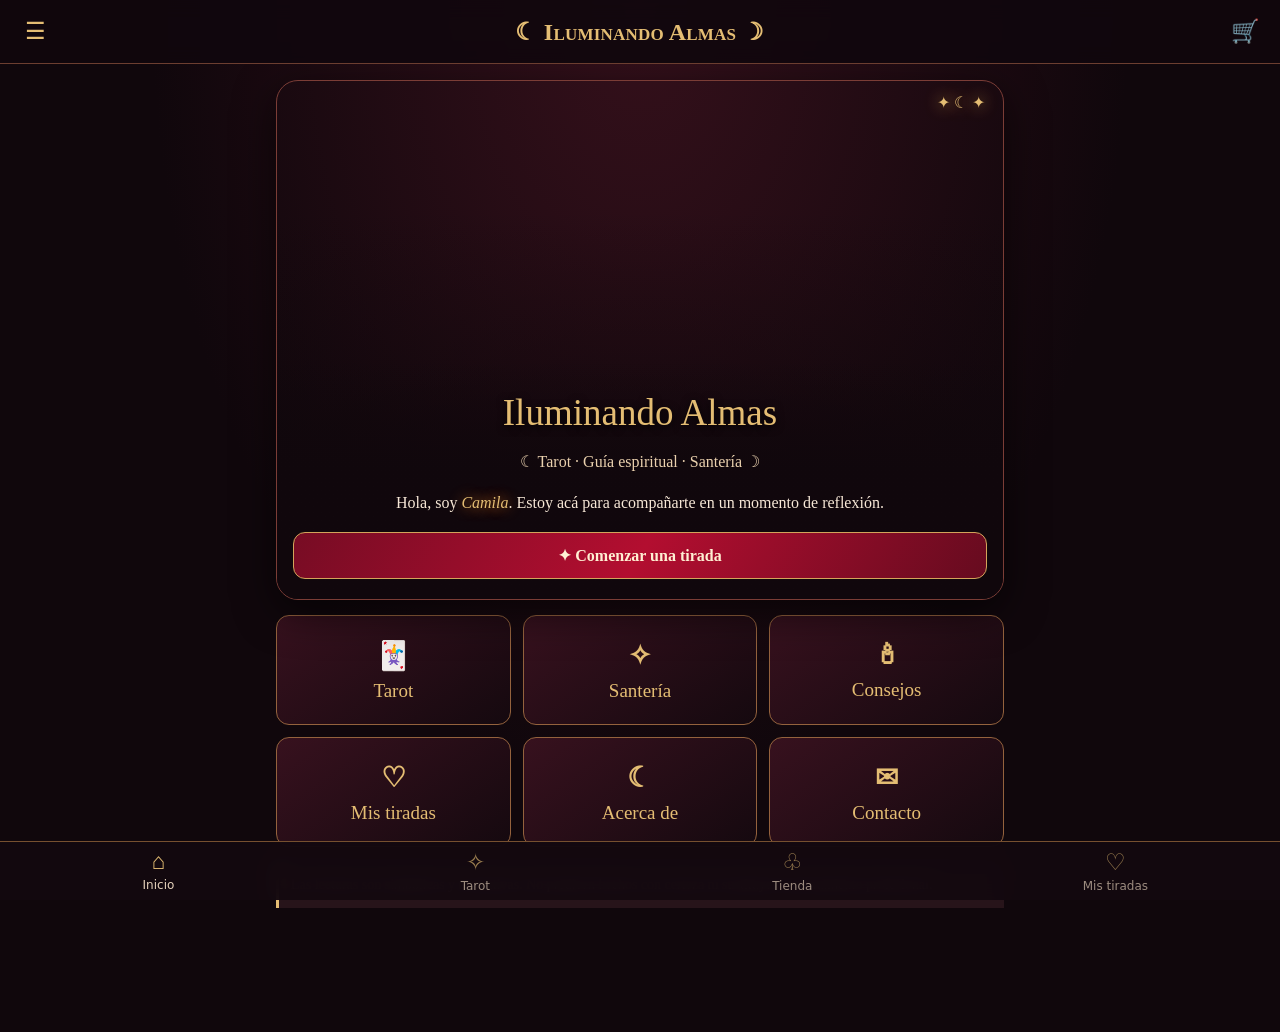
==== index.html @ 278b6cd9 "Add files via upload" ====
<!doctype html><html lang="es-AR"><head><meta charset="utf-8"><meta name="viewport" content="width=device-width,initial-scale=1,viewport-fit=cover"><meta name="theme-color" content="#10070c"><meta name="description" content="Iluminando Almas: tarot recreativo, guía espiritual y catálogo de santería"><link rel="manifest" href="manifest.webmanifest"><link rel="icon" href="assets/icon-192.png"><title>Iluminando Almas</title><link rel="stylesheet" href="styles.css"></head><body>
<header class="top"><button class="plain" id="back" aria-label="Volver">☰</button><div class="brand">☾ <span>Iluminando Almas</span> ☽</div><button class="plain" id="cartBtn" aria-label="Ver carrito">🛒<small id="cartCount"></small></button></header>
<main id="app" tabindex="-1"></main><nav class="bottom" aria-label="Navegación"><button data-page="home">⌂<span>Inicio</span></button><button data-page="tarot">✧<span>Tarot</span></button><button data-page="shop">♧<span>Tienda</span></button><button data-page="history">♡<span>Mis tiradas</span></button></nav>
<div id="toast" role="status" aria-live="polite"></div><script src="app.js" defer></script></body></html>
---- styles.css ----
:root{color-scheme:dark;--bg:#10070c;--panel:#1c0c12;--panel2:#290a13;--red:#ad1030;--gold:#e4bd73;--soft:#c7b7b5;--line:#76502f}*{box-sizing:border-box}html{background:#0a0608}body{margin:0;background:radial-gradient(ellipse at top,#35101b 0,#10070c 54%);color:#f7e8d7;font-family:Georgia,'Times New Roman',serif;min-height:100dvh}button,input,textarea,select{font:inherit}button{cursor:pointer}button:focus-visible,input:focus-visible,textarea:focus-visible{outline:2px solid var(--gold);outline-offset:2px}.top{height:64px;position:sticky;top:0;z-index:10;background:#11070dec;border-bottom:1px solid #6c3e30;display:flex;align-items:center;justify-content:space-between;padding:0 14px;backdrop-filter:blur(10px)}.brand{text-align:center;font-size:clamp(16px,4.6vw,24px);color:var(--gold);font-weight:bold;letter-spacing:.2px}.brand span{font-variant:small-caps}.plain{background:none;border:0;color:var(--gold);font-size:23px;min-width:42px;min-height:44px}.plain small{font-size:11px}main{max-width:760px;margin:auto;padding:16px 16px 110px;min-height:calc(100dvh - 130px)}.bottom{position:fixed;bottom:0;left:0;right:0;display:flex;z-index:10;justify-content:space-around;background:#14090ff2;border-top:1px solid var(--line);padding:6px 0 max(6px,env(safe-area-inset-bottom));backdrop-filter:blur(10px)}.bottom button{color:var(--gold);background:none;border:0;display:flex;flex-direction:column;align-items:center;gap:3px;font-size:23px;min-width:65px}.bottom span{font:12px system-ui;color:#e5d1bb}.hero{min-height:440px;position:relative;overflow:hidden;border:1px solid #7b3d36;border-radius:22px;background:linear-gradient(0deg,#10070c 1%,transparent 75%),url('assets/camila.png') center 18%/cover;box-shadow:0 12px 40px #0009}.hero::after{content:'✦  ☾  ✦';position:absolute;top:12px;right:18px;color:var(--gold);text-shadow:0 0 15px #eaaa45}.hero-content{position:absolute;bottom:0;left:0;right:0;text-align:center;padding:30px 16px 20px;background:linear-gradient(transparent,#10070cf7 45%)}h1,h2,h3{color:var(--gold);font-weight:normal;text-align:center}h1{font-size:37px;margin:0 0 6px;text-shadow:0 2px 8px #000}h2{font-size:29px;margin:12px 0 18px}h3{font-size:22px;margin:8px 0}p{line-height:1.55}.subtitle{color:#ead1ae;text-align:center}.muted{color:var(--soft);font-size:14px}.center{text-align:center}.panel{background:linear-gradient(155deg,#2b1019,#16090e);border:1px solid #684133;border-radius:16px;padding:16px;margin:12px 0;box-shadow:inset 0 0 24px #0003}.btn{display:inline-flex;align-items:center;justify-content:center;gap:8px;min-height:47px;border:1px solid #d3a45a;border-radius:12px;background:linear-gradient(120deg,#770c24,#b30e30,#660b1f);color:#fff0d3;padding:12px 18px;font-weight:bold;text-decoration:none;text-align:center}.btn.secondary{background:#1d0e15;color:var(--gold)}.btn:disabled{opacity:.45;cursor:not-allowed}.wide{width:100%}.actions{display:grid;grid-template-columns:repeat(2,minmax(0,1fr));gap:12px;margin:15px 0}.tile{min-height:110px;border:1px solid #94623d;border-radius:13px;background:linear-gradient(145deg,#37111e,#15090f);color:var(--gold);font-size:19px;display:flex;flex-direction:column;align-items:center;justify-content:center;gap:8px}.tile b{font-size:28px}.listbtn{width:100%;display:flex;justify-content:space-between;align-items:center;gap:14px;text-align:left;border:1px solid #9b3842;border-radius:13px;background:linear-gradient(120deg,#3c0b1b,#190a10);padding:14px;margin:10px 0;color:#f6e3d0}.listbtn small{display:block;color:#d6bba8;margin-top:5px}.glow{color:var(--gold);text-shadow:0 0 13px #dd7e26}.cardrow{display:flex;gap:9px;justify-content:center;flex-wrap:wrap;margin:20px 0}.tarotcard{position:relative;width:min(29%,150px);min-width:92px;aspect-ratio:2/3.3;border-radius:10px;border:3px double #e1ad5b;background:radial-gradient(circle at center,#8e182c,#210911 68%);box-shadow:0 7px 18px #0009;display:flex;align-items:center;justify-content:center;flex-direction:column;color:var(--gold);padding:5px;transition:transform .4s}.tarotcard.back{font-size:43px}.tarotcard.back:hover{transform:translateY(-8px)}.tarotcard.revealed{background:linear-gradient(160deg,#ecd8a4,#a97745);color:#241019}.tarotcard .symbol{font-size:45px}.tarotcard .name{font-weight:bold;font-size:clamp(12px,2.8vw,17px);text-align:center}.tarotcard .pos{font-size:11px;text-align:center}.field{display:block;width:100%;padding:12px 14px;border:1px solid #7c5848;border-radius:10px;background:#140a0f;color:#fff;margin:10px 0;font-size:16px}.chips{display:flex;flex-wrap:wrap;gap:7px;margin:10px 0}.chip{border:1px solid #855c45;border-radius:18px;background:#210e17;color:#ead4b8;padding:9px 12px}.chip.active{background:#a7112f;color:white}.product{display:flex;gap:13px;align-items:center}.product-art{width:80px;height:90px;flex-shrink:0;border-radius:12px;border:1px solid var(--line);background:radial-gradient(circle,#6e2530,#190c12);display:grid;place-items:center;font-size:39px}.product-body{flex:1;min-width:0}.product-body h3{text-align:left;font-size:18px}.price{color:var(--gold);font-weight:bold}.smallbtn{background:#760e28;color:#fff;border:1px solid #aa5a4a;border-radius:8px;padding:8px 11px}.notice{border-left:3px solid var(--gold);padding:12px;background:#27141a;color:#e5cdbb;font-size:14px}.empty{text-align:center;padding:24px;color:var(--soft)}.section-title{margin-top:26px}.speak{display:flex;align-items:center;justify-content:center;gap:12px}.float{animation:float 4s ease-in-out infinite}.flame{animation:glow 2s ease-in-out infinite alternate}@keyframes float{50%{transform:translateY(-7px)}}@keyframes glow{to{filter:drop-shadow(0 0 16px #ffab42)}}#toast{position:fixed;bottom:83px;left:50%;transform:translateX(-50%);max-width:90%;background:#36202a;border:1px solid var(--gold);border-radius:10px;padding:10px 18px;z-index:20;display:none;text-align:center}.link{color:var(--gold)}.row{display:flex;align-items:center;justify-content:space-between;gap:8px}.divider{height:1px;background:#624337;margin:18px 0}@media(min-width:650px){.hero{min-height:520px;background-size:cover;background-position:center 28%}.actions{grid-template-columns:repeat(3,1fr)}.product-art{width:100px;height:105px}}
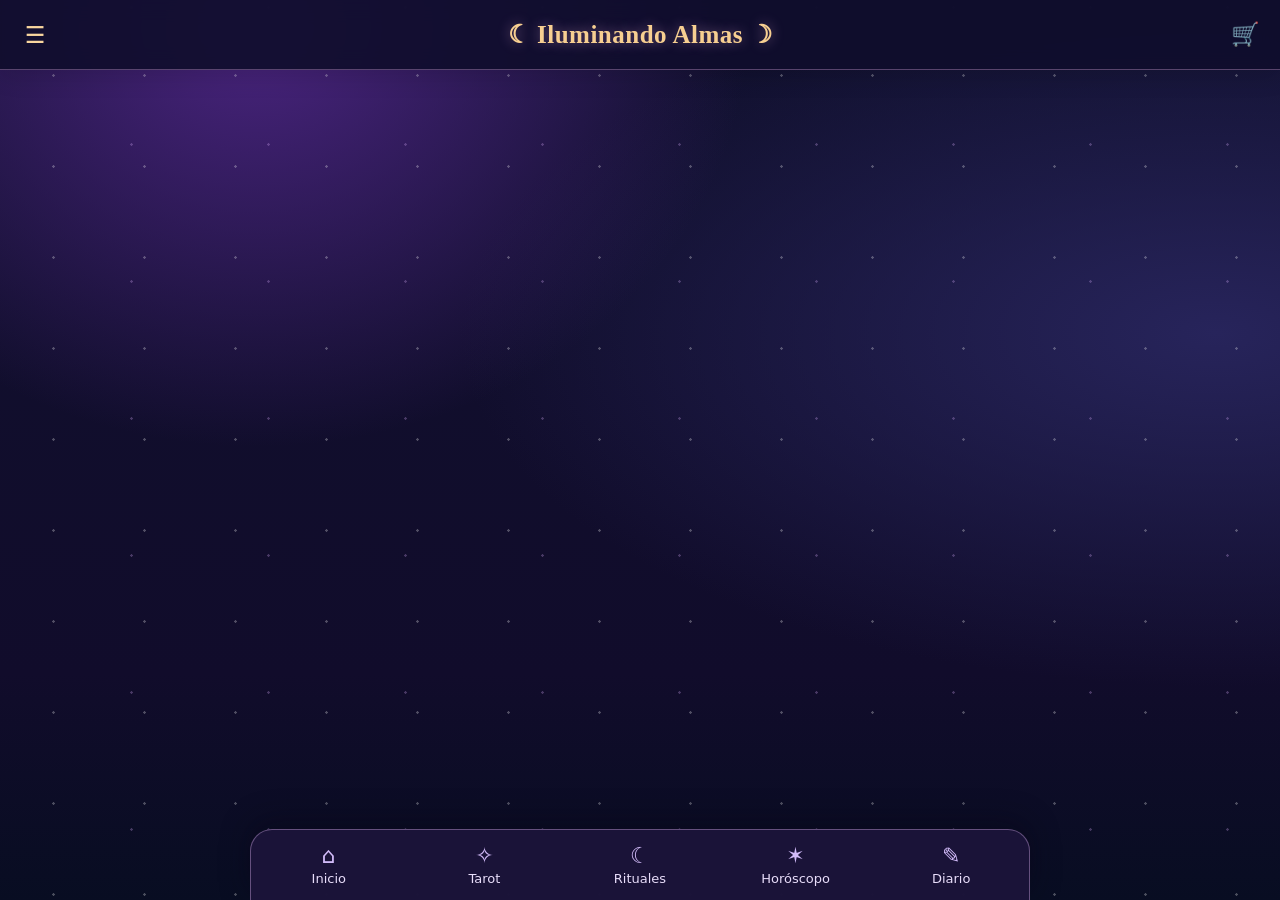
==== commit df9fe18e: "feat: update main navigation, theme and app description" ====
--- a/index.html
+++ b/index.html
@@ -1,4 +1,4 @@
-<!doctype html><html lang="es-AR"><head><meta charset="utf-8"><meta name="viewport" content="width=device-width,initial-scale=1,viewport-fit=cover"><meta name="theme-color" content="#10070c"><meta name="description" content="Iluminando Almas: tarot recreativo, guía espiritual y catálogo de santería"><link rel="manifest" href="manifest.webmanifest"><link rel="icon" href="assets/icon-192.png"><title>Iluminando Almas</title><link rel="stylesheet" href="styles.css"></head><body>
+<!doctype html><html lang="es-AR"><head><meta charset="utf-8"><meta name="viewport" content="width=device-width,initial-scale=1,viewport-fit=cover"><meta name="theme-color" content="#17113c"><meta name="description" content="Iluminando Almas: Tarot de Marsella, rituales simbólicos, diario espiritual y horóscopo recreativo"><link rel="manifest" href="manifest.webmanifest"><link rel="icon" href="assets/icon.svg"><title>Iluminando Almas</title><link rel="stylesheet" href="styles.css"></head><body>
 <header class="top"><button class="plain" id="back" aria-label="Volver">☰</button><div class="brand">☾ <span>Iluminando Almas</span> ☽</div><button class="plain" id="cartBtn" aria-label="Ver carrito">🛒<small id="cartCount"></small></button></header>
-<main id="app" tabindex="-1"></main><nav class="bottom" aria-label="Navegación"><button data-page="home">⌂<span>Inicio</span></button><button data-page="tarot">✧<span>Tarot</span></button><button data-page="shop">♧<span>Tienda</span></button><button data-page="history">♡<span>Mis tiradas</span></button></nav>
+<main id="app" tabindex="-1"></main><nav class="bottom" aria-label="Navegación principal"><button data-page="home">⌂<span>Inicio</span></button><button data-page="tarot">✧<span>Tarot</span></button><button data-page="rituals">☾<span>Rituales</span></button><button data-page="horoscope">✶<span>Horóscopo</span></button><button data-page="journal">✎<span>Diario</span></button></nav>
 <div id="toast" role="status" aria-live="polite"></div><script src="app.js" defer></script></body></html>
--- a/styles.css
+++ b/styles.css
@@ -1 +1,93 @@
 :root{color-scheme:dark;--bg:#10070c;--panel:#1c0c12;--panel2:#290a13;--red:#ad1030;--gold:#e4bd73;--soft:#c7b7b5;--line:#76502f}*{box-sizing:border-box}html{background:#0a0608}body{margin:0;background:radial-gradient(ellipse at top,#35101b 0,#10070c 54%);color:#f7e8d7;font-family:Georgia,'Times New Roman',serif;min-height:100dvh}button,input,textarea,select{font:inherit}button{cursor:pointer}button:focus-visible,input:focus-visible,textarea:focus-visible{outline:2px solid var(--gold);outline-offset:2px}.top{height:64px;position:sticky;top:0;z-index:10;background:#11070dec;border-bottom:1px solid #6c3e30;display:flex;align-items:center;justify-content:space-between;padding:0 14px;backdrop-filter:blur(10px)}.brand{text-align:center;font-size:clamp(16px,4.6vw,24px);color:var(--gold);font-weight:bold;letter-spacing:.2px}.brand span{font-variant:small-caps}.plain{background:none;border:0;color:var(--gold);font-size:23px;min-width:42px;min-height:44px}.plain small{font-size:11px}main{max-width:760px;margin:auto;padding:16px 16px 110px;min-height:calc(100dvh - 130px)}.bottom{position:fixed;bottom:0;left:0;right:0;display:flex;z-index:10;justify-content:space-around;background:#14090ff2;border-top:1px solid var(--line);padding:6px 0 max(6px,env(safe-area-inset-bottom));backdrop-filter:blur(10px)}.bottom button{color:var(--gold);background:none;border:0;display:flex;flex-direction:column;align-items:center;gap:3px;font-size:23px;min-width:65px}.bottom span{font:12px system-ui;color:#e5d1bb}.hero{min-height:440px;position:relative;overflow:hidden;border:1px solid #7b3d36;border-radius:22px;background:linear-gradient(0deg,#10070c 1%,transparent 75%),url('assets/camila.png') center 18%/cover;box-shadow:0 12px 40px #0009}.hero::after{content:'✦  ☾  ✦';position:absolute;top:12px;right:18px;color:var(--gold);text-shadow:0 0 15px #eaaa45}.hero-content{position:absolute;bottom:0;left:0;right:0;text-align:center;padding:30px 16px 20px;background:linear-gradient(transparent,#10070cf7 45%)}h1,h2,h3{color:var(--gold);font-weight:normal;text-align:center}h1{font-size:37px;margin:0 0 6px;text-shadow:0 2px 8px #000}h2{font-size:29px;margin:12px 0 18px}h3{font-size:22px;margin:8px 0}p{line-height:1.55}.subtitle{color:#ead1ae;text-align:center}.muted{color:var(--soft);font-size:14px}.center{text-align:center}.panel{background:linear-gradient(155deg,#2b1019,#16090e);border:1px solid #684133;border-radius:16px;padding:16px;margin:12px 0;box-shadow:inset 0 0 24px #0003}.btn{display:inline-flex;align-items:center;justify-content:center;gap:8px;min-height:47px;border:1px solid #d3a45a;border-radius:12px;background:linear-gradient(120deg,#770c24,#b30e30,#660b1f);color:#fff0d3;padding:12px 18px;font-weight:bold;text-decoration:none;text-align:center}.btn.secondary{background:#1d0e15;color:var(--gold)}.btn:disabled{opacity:.45;cursor:not-allowed}.wide{width:100%}.actions{display:grid;grid-template-columns:repeat(2,minmax(0,1fr));gap:12px;margin:15px 0}.tile{min-height:110px;border:1px solid #94623d;border-radius:13px;background:linear-gradient(145deg,#37111e,#15090f);color:var(--gold);font-size:19px;display:flex;flex-direction:column;align-items:center;justify-content:center;gap:8px}.tile b{font-size:28px}.listbtn{width:100%;display:flex;justify-content:space-between;align-items:center;gap:14px;text-align:left;border:1px solid #9b3842;border-radius:13px;background:linear-gradient(120deg,#3c0b1b,#190a10);padding:14px;margin:10px 0;color:#f6e3d0}.listbtn small{display:block;color:#d6bba8;margin-top:5px}.glow{color:var(--gold);text-shadow:0 0 13px #dd7e26}.cardrow{display:flex;gap:9px;justify-content:center;flex-wrap:wrap;margin:20px 0}.tarotcard{position:relative;width:min(29%,150px);min-width:92px;aspect-ratio:2/3.3;border-radius:10px;border:3px double #e1ad5b;background:radial-gradient(circle at center,#8e182c,#210911 68%);box-shadow:0 7px 18px #0009;display:flex;align-items:center;justify-content:center;flex-direction:column;color:var(--gold);padding:5px;transition:transform .4s}.tarotcard.back{font-size:43px}.tarotcard.back:hover{transform:translateY(-8px)}.tarotcard.revealed{background:linear-gradient(160deg,#ecd8a4,#a97745);color:#241019}.tarotcard .symbol{font-size:45px}.tarotcard .name{font-weight:bold;font-size:clamp(12px,2.8vw,17px);text-align:center}.tarotcard .pos{font-size:11px;text-align:center}.field{display:block;width:100%;padding:12px 14px;border:1px solid #7c5848;border-radius:10px;background:#140a0f;color:#fff;margin:10px 0;font-size:16px}.chips{display:flex;flex-wrap:wrap;gap:7px;margin:10px 0}.chip{border:1px solid #855c45;border-radius:18px;background:#210e17;color:#ead4b8;padding:9px 12px}.chip.active{background:#a7112f;color:white}.product{display:flex;gap:13px;align-items:center}.product-art{width:80px;height:90px;flex-shrink:0;border-radius:12px;border:1px solid var(--line);background:radial-gradient(circle,#6e2530,#190c12);display:grid;place-items:center;font-size:39px}.product-body{flex:1;min-width:0}.product-body h3{text-align:left;font-size:18px}.price{color:var(--gold);font-weight:bold}.smallbtn{background:#760e28;color:#fff;border:1px solid #aa5a4a;border-radius:8px;padding:8px 11px}.notice{border-left:3px solid var(--gold);padding:12px;background:#27141a;color:#e5cdbb;font-size:14px}.empty{text-align:center;padding:24px;color:var(--soft)}.section-title{margin-top:26px}.speak{display:flex;align-items:center;justify-content:center;gap:12px}.float{animation:float 4s ease-in-out infinite}.flame{animation:glow 2s ease-in-out infinite alternate}@keyframes float{50%{transform:translateY(-7px)}}@keyframes glow{to{filter:drop-shadow(0 0 16px #ffab42)}}#toast{position:fixed;bottom:83px;left:50%;transform:translateX(-50%);max-width:90%;background:#36202a;border:1px solid var(--gold);border-radius:10px;padding:10px 18px;z-index:20;display:none;text-align:center}.link{color:var(--gold)}.row{display:flex;align-items:center;justify-content:space-between;gap:8px}.divider{height:1px;background:#624337;margin:18px 0}@media(min-width:650px){.hero{min-height:520px;background-size:cover;background-position:center 28%}.actions{grid-template-columns:repeat(3,1fr)}.product-art{width:100px;height:105px}}
+
+
+/* v2 · Celestial visual system */
+:root{--bg:#100d2b;--panel:#231444;--panel2:#39215d;--gold:#f7cf91;--soft:#dbcfeb;--line:#9875b7;--lavender:#ba8ff6;--red:#9e5be6}
+html{background:#0a0921;scroll-behavior:smooth}
+body{background:radial-gradient(ellipse at 20% 3%,#4a247f 0%,transparent 34%),radial-gradient(ellipse at 95% 37%,#27245b 0%,transparent 44%),linear-gradient(180deg,#11112f,#110c2b 75%,#080d22);color:#f6eefb;font-family:system-ui,-apple-system,'Segoe UI',sans-serif}
+body::before{content:"";position:fixed;inset:0;pointer-events:none;opacity:.27;background-image:radial-gradient(#fff 1px,transparent 1.5px),radial-gradient(#deb2ff 1px,transparent 1.5px);background-size:91px 91px,137px 137px;background-position:8px 30px,63px 76px}
+h1,h2,h3,.brand,.eyebrow{font-family:Georgia,'Times New Roman',serif}
+.top{height:70px;background:#100e2ce8;border-bottom:1px solid #b388bd70;box-shadow:0 6px 22px #0002}
+.brand{font-size:clamp(18px,5vw,25px);letter-spacing:.5px;text-shadow:0 0 13px #ffbdef65}
+.brand span{font-variant:normal}.plain{color:#f9d69f}
+main{max-width:780px;padding:16px 14px 120px}
+h1{font-size:clamp(37px,9vw,58px);line-height:1.03}
+h2{font-size:clamp(24px,6vw,33px);margin:8px 0 14px}
+h3{font-size:23px}
+.subtitle{color:#e0cbe8}
+.panel{background:linear-gradient(143deg,#38215bcf,#22133fef);border:1px solid #b68ac39c;border-radius:22px;box-shadow:inset 0 1px #f0cafa1c,0 12px 35px #0303153d}
+.btn{border-radius:100px;border:1px solid #ffe0b5;background:linear-gradient(120deg,#d7a3fd,#8b55ce 70%,#a66add);color:#1d1038;box-shadow:inset 0 2px #fff6,0 5px 26px #a85efa66;font-weight:750;min-height:52px}
+.btn:hover,.tile:hover,.portal:hover{filter:brightness(1.1);transform:translateY(-2px)}
+.btn.secondary{background:#2c1c4b;color:#ffe0bc;box-shadow:none}
+.btn:disabled{opacity:.5}
+.bottom{border:1px solid #9578ac9c;border-bottom:0;border-radius:22px 22px 0 0;max-width:780px;margin:auto;background:#1c143af5;box-shadow:0 -8px 30px #08061566;padding:8px 0 max(9px,env(safe-area-inset-bottom))}
+.bottom button{min-width:0;flex:1;font-size:22px;color:#d2bbf9;padding:5px 2px;border-radius:15px}
+.bottom button:hover,.bottom button:focus-visible{background:#7145a05c;color:#ffdbb0}
+.bottom span{color:#e8ddfa;font-size:clamp(10px,2.8vw,13px)}
+.cosmic-hero{height:clamp(340px,85vw,510px);border:1px solid #ebc39f9c;border-radius:28px;position:relative;overflow:hidden;background:radial-gradient(circle at 26% 30%,#b879d7 0,transparent 31%),linear-gradient(150deg,#351c70,#130e32 70%);box-shadow:inset 0 0 80px #f7b9ff22,0 16px 40px #0005}
+.cosmic-hero::before{content:"";position:absolute;inset:0;background:url('assets/hero-celestial.svg') center / cover no-repeat;animation:celestial-enter 1s ease-out both}
+.cosmic-hero::after{content:"";position:absolute;bottom:0;left:0;right:0;height:63%;background:linear-gradient(transparent,#151033 89%)}
+.hero-caption{position:absolute;bottom:15px;right:10px;width:64%;text-align:center;z-index:1;text-shadow:0 3px 12px #050313}
+.hero-caption h1{color:#ffe2af}
+.hero-caption p{font-size:clamp(13px,3.1vw,18px);line-height:1.4;margin:10px auto;max-width:330px}
+.eyebrow{font-size:12px;color:#ffdba7;letter-spacing:1.5px;text-align:center;display:block;text-transform:uppercase}
+.featured-energy{text-align:center;margin-top:16px;background:radial-gradient(ellipse at left,#7247a566,transparent 70%),linear-gradient(115deg,#312258,#3c2163)}
+.featured-energy h2{color:#ffe1ad}
+.featured-energy p{margin:8px auto;max-width:530px}
+.featured-energy strong{color:#f3d9ff}
+.featured-energy small{color:#cfbce5}
+.daily-draw{display:grid;grid-template-columns:1fr .7fr;gap:8px;align-items:center;padding:22px 20px;margin-top:16px;overflow:hidden}
+.daily-draw h2,.daily-draw p{text-align:left}.daily-draw h2{margin:6px 0}.daily-draw .eyebrow{text-align:left}.daily-draw p{color:#e7d5f3;font-size:14px}
+.daily-draw .btn{margin-top:10px}
+.mini-spread{display:flex;align-items:center;justify-content:center;min-height:160px;padding:10px 4px}
+.mini-spread span{flex:0 0 40%;margin-left:-17%;display:grid;place-items:center;font-family:Georgia,serif;font-size:36px;aspect-ratio:2/3.1;color:#f8ce91;border-radius:11px;border:3px double #edc686;background:linear-gradient(155deg,#5e378c,#1c1450);box-shadow:0 3px 20px #b482fc88,inset 0 0 0 5px #3d246b;transform:rotate(-14deg)}
+.mini-spread span:nth-child(2){z-index:1;transform:translateY(-12px);background:linear-gradient(135deg,#8651a9,#222065)}
+.mini-spread span:nth-child(3){transform:rotate(14deg)}
+.section-title{margin:25px 0 14px}
+.celestial-grid{display:grid;grid-template-columns:repeat(2,minmax(0,1fr));gap:12px}
+.portal{min-height:155px;background:radial-gradient(circle at 40% 0%,#8953b055,transparent 68%),linear-gradient(155deg,#3a225d,#211740);border:1px solid #c28fc4;border-radius:20px;box-shadow:inset 0 1px #ffdeea44,0 8px 24px #03021555;color:#fcebd8;padding:16px 12px;display:flex;align-items:center;justify-content:center;gap:5px;flex-direction:column;transition:transform .2s}
+.portal b{font:50px Georgia;color:#ffdcb6;text-shadow:0 0 24px #b88aff}
+.portal strong{font-family:Georgia,serif;font-size:18px;font-weight:normal}
+.portal small{color:#dfcdea;font-size:12px}
+.listbtn{background:linear-gradient(125deg,#493064,#251842);border-color:#a583c4;color:#fcebd7}
+.listbtn small{color:#dccce6}
+.tarotcard{background:radial-gradient(circle,#60418d,#1d164d);border-color:#eac890;color:#ffe0ae}
+.tarotcard.revealed{background:linear-gradient(155deg,#fae9ca,#c9a4d2);color:#26163d}
+.marseille-face{border-radius:8px;min-height:165px}
+.marseille-label{font-size:8px;letter-spacing:1px;text-align:center}
+.deck-scroll{overflow-x:auto;scroll-snap-type:x proximity;padding:22px 8px}
+.deck-fan{display:flex;min-width:max-content;padding:3px 0 12px}
+.fan-card{scroll-snap-align:center;position:relative;flex:0 0 75px;height:145px;margin-right:-36px;transform:rotate(-4deg);border-radius:9px;border:2px double #edcb92;background:radial-gradient(circle at center,#8651a7,#221443);color:#ffdb98;box-shadow:0 7px 18px #04010f8f;transition:transform .2s}
+.fan-card:hover,.fan-card.selected{transform:translateY(-16px) rotate(0deg);z-index:2}
+.fan-card.selected{background:linear-gradient(145deg,#bc8fd5,#533289)}
+.fan-card:disabled{opacity:.5}
+.fan-art{font-size:33px;display:grid;place-items:center}.fan-art small{font-size:18px}
+.chosen-slots{display:flex;justify-content:center;gap:12px;margin:16px auto}
+.chosen-slot{border:2px dashed #ba91cf;border-radius:14px;min-width:85px;min-height:122px;display:flex;align-items:center;justify-content:center;flex-direction:column;color:#f9dcb7;font-size:32px}
+.chosen-slot small{font-size:12px}
+.chip{border-color:#9b7ac1;border-radius:40px;background:#2b2048;color:#f1dcfa}
+.chip.active,.ritual-tile.active{background:#8b58be;color:#fff;border-color:#f4cfb3}
+.field{border-color:#aa88c7;background:#1c1439;color:#fff;border-radius:13px;resize:vertical}
+.notice{background:#292042;border-left-color:#f5c18a;color:#dfd1e8;border-radius:8px}
+.ritual-tiles{display:grid;grid-template-columns:repeat(3,minmax(0,1fr));gap:8px}
+.ritual-tile{color:#ffe7cf;background:linear-gradient(145deg,#342257,#221b45);border:1px solid #9273b5;border-radius:16px;min-height:150px;padding:12px 6px;display:flex;flex-direction:column;align-items:center;gap:6px}
+.ritual-tile b{font:34px Georgia;color:#f8d59e}
+.ritual-tile strong{font:16px Georgia}
+.ritual-tile small{font-size:11px;line-height:1.25;color:#e4d7eb}
+.ritual-steps{padding-left:24px;line-height:1.7}
+.ritual-steps li{padding:6px}
+.mood-choices{display:flex;gap:7px;overflow:auto;padding:9px 0 15px;margin:4px 0}
+.mood-choices .chip{white-space:nowrap;min-height:40px}
+.diary-entry p{overflow-wrap:anywhere;white-space:pre-wrap}
+.horoscope-panel{text-align:center}
+.zodiac-wheel{width:150px;height:150px;margin:10px auto 20px;border-radius:50%;border:2px solid #e9bd92;display:grid;place-items:center;font-size:85px;color:#ffdb9e;box-shadow:0 0 40px #b477e088,inset 0 0 42px #6d46a766;position:relative}
+.zodiac-wheel span{position:absolute;font-size:30px;color:#fff1c0}
+.zodiac-pair{display:flex;align-items:center;gap:12px}
+.zodiac-pair>div{flex:1;min-width:0}
+.zodiac-pair>strong{font-size:32px;color:#ffd7b1}
+.smallbtn{background:#5e408a;border-color:#b88cbd}
+#toast{background:#362354;border-color:#f5d4a6}
+@keyframes celestial-enter{from{opacity:0;transform:scale(1.06)}to{opacity:1;transform:scale(1)}}
+@media(min-width:650px){.celestial-grid{grid-template-columns:repeat(3,1fr)}.cosmic-hero{height:500px}.hero-caption{right:6%;width:49%}}
+@media(max-width:370px){.daily-draw{grid-template-columns:1fr}.mini-spread{min-height:120px}.ritual-tiles{grid-template-columns:1fr}.ritual-tile{min-height:80px}}
+@media(prefers-reduced-motion:reduce){*,*::before,*::after{animation:none!important;transition:none!important}}
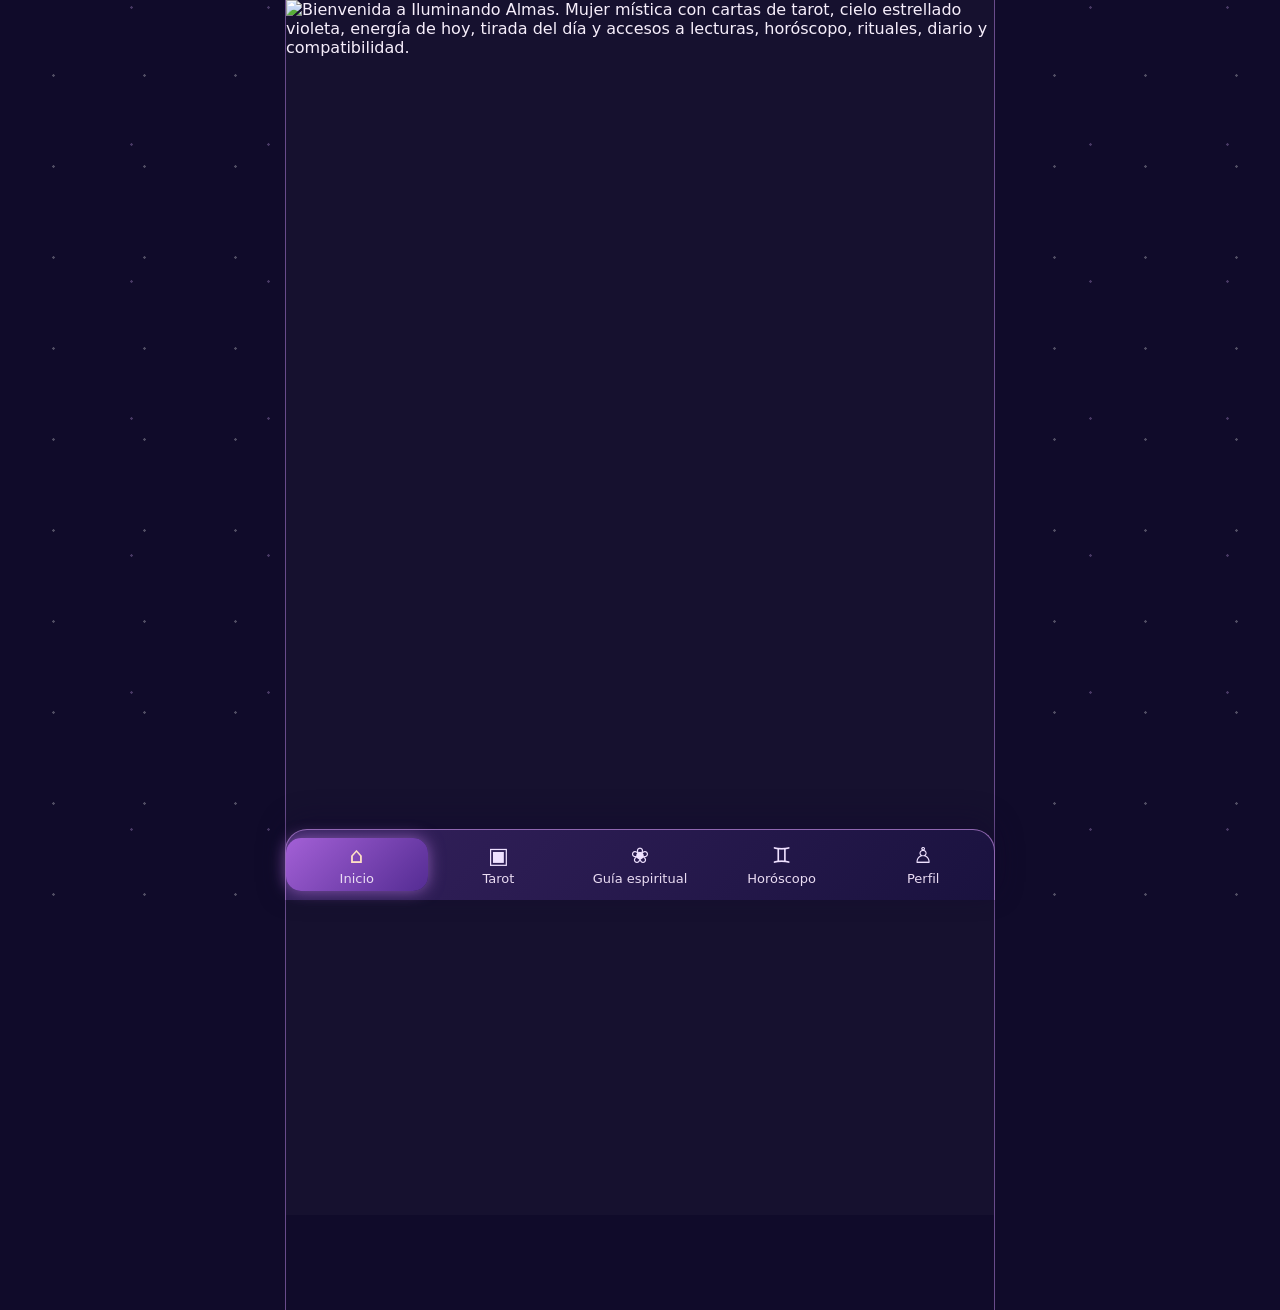
==== commit aebd2ccd: "feat: align footer navigation with chosen portada and bust cached assets" ====
--- a/index.html
+++ b/index.html
@@ -1,4 +1,4 @@
-<!doctype html><html lang="es-AR"><head><meta charset="utf-8"><meta name="viewport" content="width=device-width,initial-scale=1,viewport-fit=cover"><meta name="theme-color" content="#17113c"><meta name="description" content="Iluminando Almas: Tarot de Marsella, rituales simbólicos, diario espiritual y horóscopo recreativo"><link rel="manifest" href="manifest.webmanifest"><link rel="icon" href="assets/icon.svg"><title>Iluminando Almas</title><link rel="stylesheet" href="styles.css"></head><body>
+<!doctype html><html lang="es-AR"><head><meta charset="utf-8"><meta name="viewport" content="width=device-width,initial-scale=1,viewport-fit=cover"><meta name="theme-color" content="#17113c"><meta name="description" content="Iluminando Almas: Tarot de Marsella, rituales simbólicos, diario espiritual y horóscopo recreativo"><link rel="manifest" href="manifest.webmanifest"><link rel="icon" href="assets/icon.svg"><title>Iluminando Almas</title><link rel="stylesheet" href="styles.css?v=portada3"></head><body>
 <header class="top"><button class="plain" id="back" aria-label="Volver">☰</button><div class="brand">☾ <span>Iluminando Almas</span> ☽</div><button class="plain" id="cartBtn" aria-label="Ver carrito">🛒<small id="cartCount"></small></button></header>
-<main id="app" tabindex="-1"></main><nav class="bottom" aria-label="Navegación principal"><button data-page="home">⌂<span>Inicio</span></button><button data-page="tarot">✧<span>Tarot</span></button><button data-page="rituals">☾<span>Rituales</span></button><button data-page="horoscope">✶<span>Horóscopo</span></button><button data-page="journal">✎<span>Diario</span></button></nav>
-<div id="toast" role="status" aria-live="polite"></div><script src="app.js" defer></script></body></html>
+<main id="app" tabindex="-1"></main><nav class="bottom" aria-label="Navegación principal"><button data-page="home">⌂<span>Inicio</span></button><button data-page="tarot">▣<span>Tarot</span></button><button data-page="rituals">❀<span>Guía espiritual</span></button><button data-page="horoscope">♊<span>Horóscopo</span></button><button data-page="profile">♙<span>Perfil</span></button></nav>
+<div id="toast" role="status" aria-live="polite"></div><script src="app.js?v=portada3" defer></script></body></html>
--- a/styles.css
+++ b/styles.css
@@ -91,3 +91,28 @@
 @media(min-width:650px){.celestial-grid{grid-template-columns:repeat(3,1fr)}.cosmic-hero{height:500px}.hero-caption{right:6%;width:49%}}
 @media(max-width:370px){.daily-draw{grid-template-columns:1fr}.mini-spread{min-height:120px}.ritual-tiles{grid-template-columns:1fr}.ritual-tile{min-height:80px}}
 @media(prefers-reduced-motion:reduce){*,*::before,*::after{animation:none!important;transition:none!important}}
+
+/* Tarot selection scene */
+.camila-table{min-height:220px;border:1px solid #c99ac9;border-radius:22px;margin-bottom:18px;position:relative;overflow:hidden;background:linear-gradient(0deg,#140c32e6,transparent 90%),url('assets/hero-celestial.svg') 40% 35%/cover;box-shadow:0 12px 28px #0006}
+.camila-table-caption{position:absolute;bottom:12px;left:12px;right:12px;display:flex;flex-direction:column;gap:4px;text-align:center;color:#fff8fa;text-shadow:0 2px 8px #09021f}
+.camila-table-caption strong{color:#ffe1b4;font-family:Georgia,serif;font-size:22px}
+.camila-table-caption span{font-size:13px}
+@media(min-width:520px){.camila-table{min-height:300px}}
+
+
+/* Portada oficial elegida por el propietario — fotografía original del diseño aprobado. */
+body.official-home-active{background:#100b2a;}
+body.official-home-active .top{display:none}
+body.official-home-active main{padding:0 0 95px;max-width:710px}
+.official-home{width:100%;max-width:710px;margin:auto;position:relative;overflow:hidden;background:#16112f}
+.official-home img{width:100%;height:auto;display:block;user-select:none;-webkit-user-drag:none}
+.official-hit{position:absolute;display:block;border:0;border-radius:12px;background:transparent;touch-action:manipulation;cursor:pointer;z-index:2}
+.official-hit:focus-visible{outline:3px solid #ffe8c4;outline-offset:-4px;background:#f7d4a31f}
+.official-hit:active{background:#e8bd9b2f;box-shadow:inset 0 0 18px #ffe5be3d}
+.sr-only{position:absolute!important;width:1px!important;height:1px!important;padding:0!important;margin:-1px!important;overflow:hidden!important;clip:rect(0,0,0,0)!important;white-space:nowrap!important;border:0!important}
+body.official-home-active .bottom{max-width:710px;background:linear-gradient(130deg,#34215c,#1a123f);border-color:#8e66b0;border-radius:22px 22px 0 0;box-shadow:0 -9px 28px #12082e7a}
+body.official-home-active .bottom button{color:#efe1ff;opacity:1!important}
+body.official-home-active .bottom button[data-page="home"]{background:linear-gradient(135deg,#a360d6,#542c93);box-shadow:0 0 16px #ad70d5b5;color:#ffe1c4}
+body.official-home-active .bottom span{color:#eadcf3}
+.camila-table{background-image:linear-gradient(0deg,#160f38ed,transparent 83%),url('assets/home-official.webp');background-position:center bottom,center top}
+@media(min-width:710px){body.official-home-active main{border-left:1px solid #694c8b;border-right:1px solid #694c8b}}
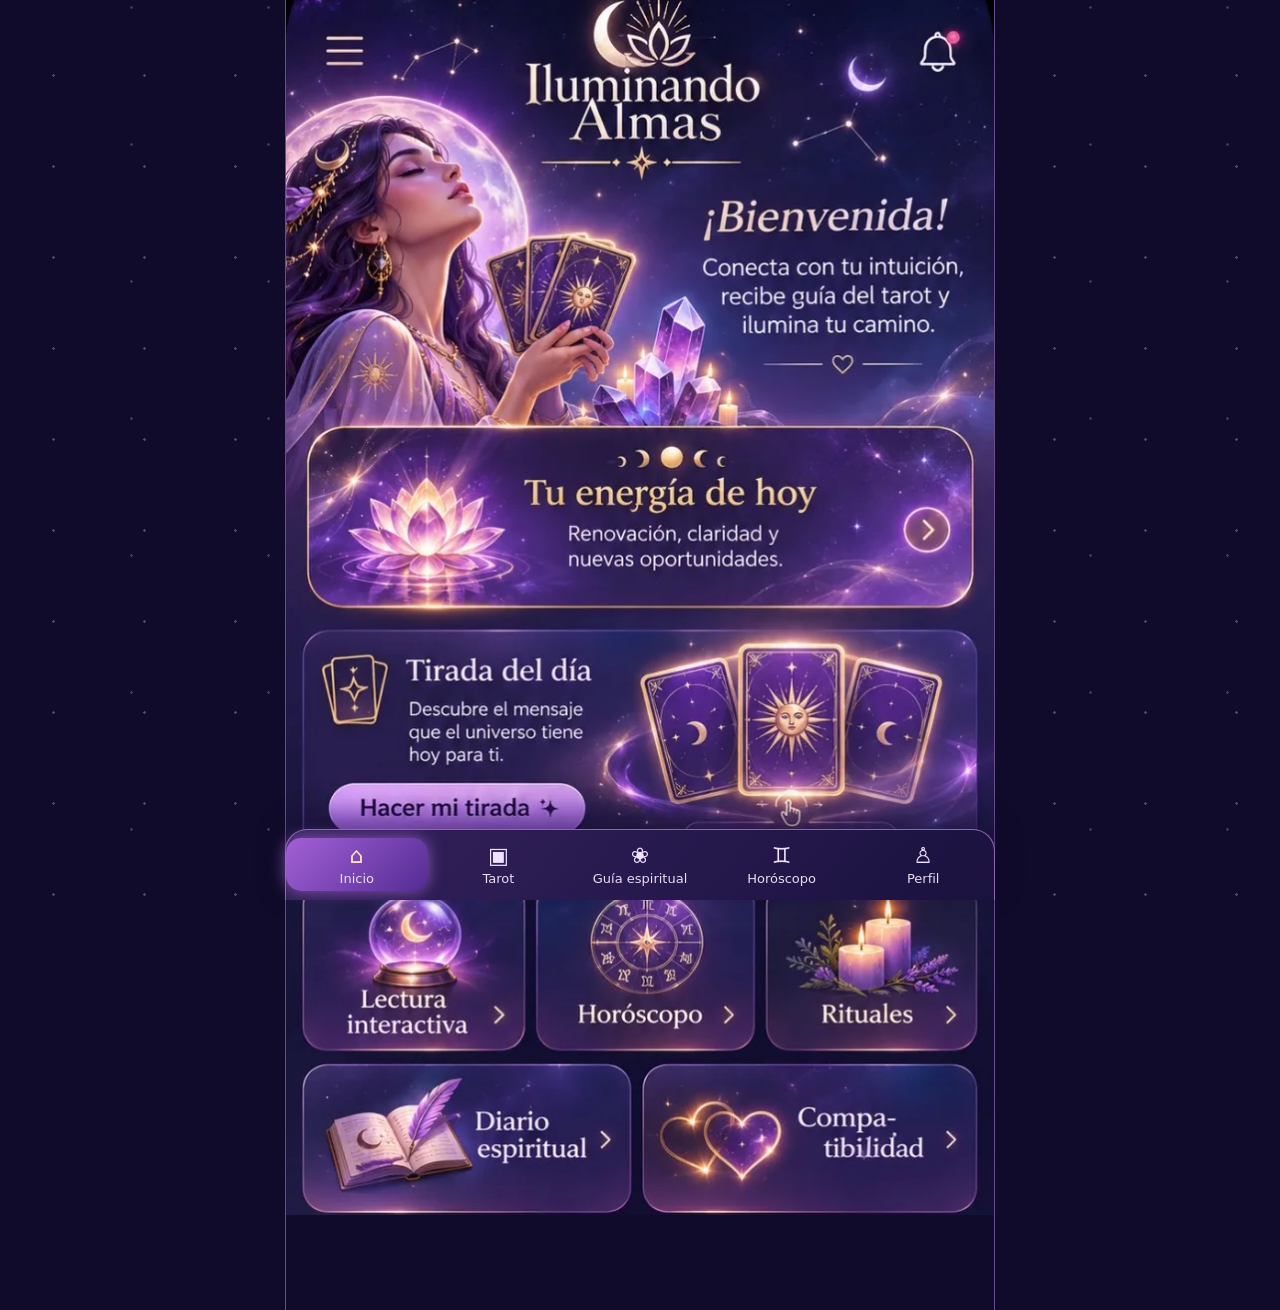
==== commit 18a3526f: "fix: force fresh approved cover and source assets" ====
--- a/index.html
+++ b/index.html
@@ -1,4 +1,4 @@
-<!doctype html><html lang="es-AR"><head><meta charset="utf-8"><meta name="viewport" content="width=device-width,initial-scale=1,viewport-fit=cover"><meta name="theme-color" content="#17113c"><meta name="description" content="Iluminando Almas: Tarot de Marsella, rituales simbólicos, diario espiritual y horóscopo recreativo"><link rel="manifest" href="manifest.webmanifest"><link rel="icon" href="assets/icon.svg"><title>Iluminando Almas</title><link rel="stylesheet" href="styles.css?v=portada3"></head><body>
+<!doctype html><html lang="es-AR"><head><meta charset="utf-8"><meta name="viewport" content="width=device-width,initial-scale=1,viewport-fit=cover"><meta name="theme-color" content="#17113c"><meta name="description" content="Iluminando Almas: Tarot de Marsella, rituales simbólicos, diario espiritual y horóscopo recreativo"><link rel="manifest" href="manifest.webmanifest"><link rel="icon" href="assets/icon.svg"><title>Iluminando Almas</title><link rel="stylesheet" href="styles.css?v=portada-exacta-20261110-v6"><link rel="preload" as="image" href="assets/home-official.webp?v=portada-exacta-20261110-v6"></head><body>
 <header class="top"><button class="plain" id="back" aria-label="Volver">☰</button><div class="brand">☾ <span>Iluminando Almas</span> ☽</div><button class="plain" id="cartBtn" aria-label="Ver carrito">🛒<small id="cartCount"></small></button></header>
 <main id="app" tabindex="-1"></main><nav class="bottom" aria-label="Navegación principal"><button data-page="home">⌂<span>Inicio</span></button><button data-page="tarot">▣<span>Tarot</span></button><button data-page="rituals">❀<span>Guía espiritual</span></button><button data-page="horoscope">♊<span>Horóscopo</span></button><button data-page="profile">♙<span>Perfil</span></button></nav>
-<div id="toast" role="status" aria-live="polite"></div><script src="app.js?v=portada3" defer></script></body></html>
+<div id="toast" role="status" aria-live="polite"></div><script src="app.js?v=portada-exacta-20261110-v6" defer></script></body></html>
